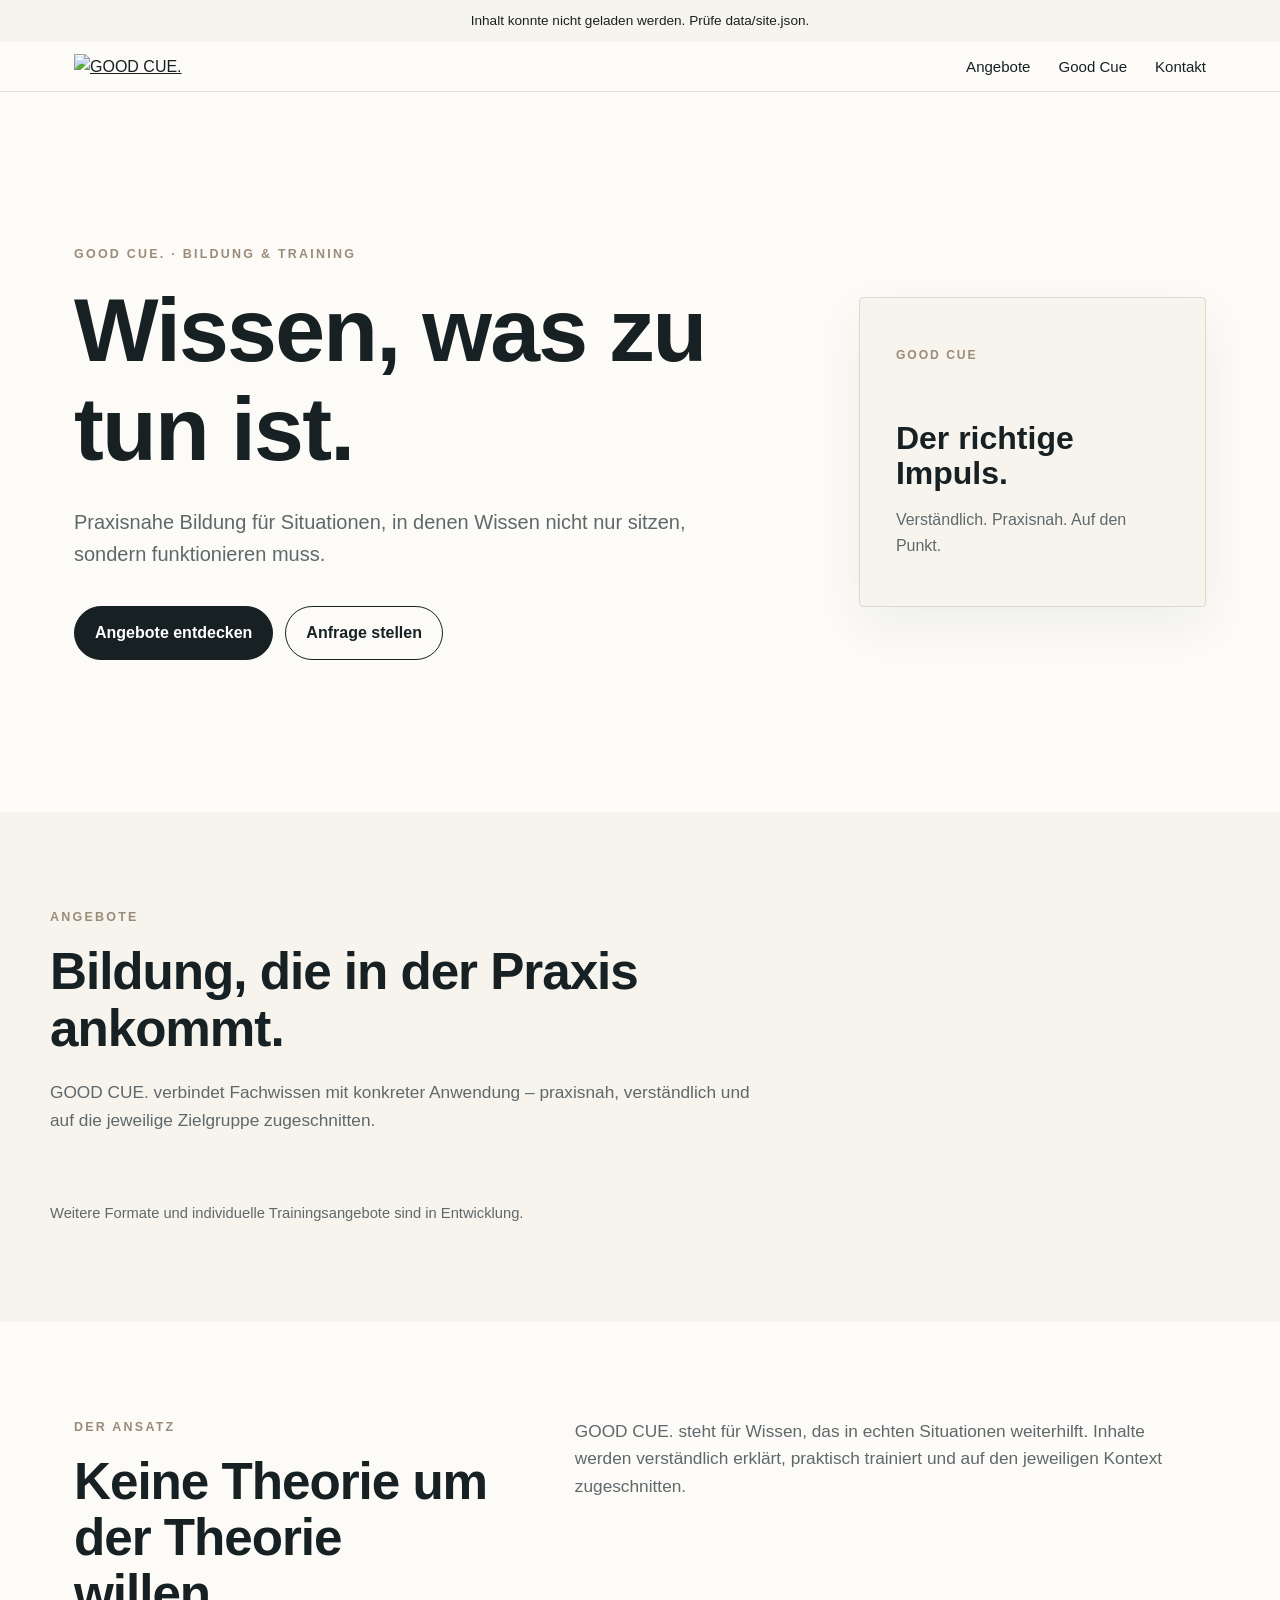
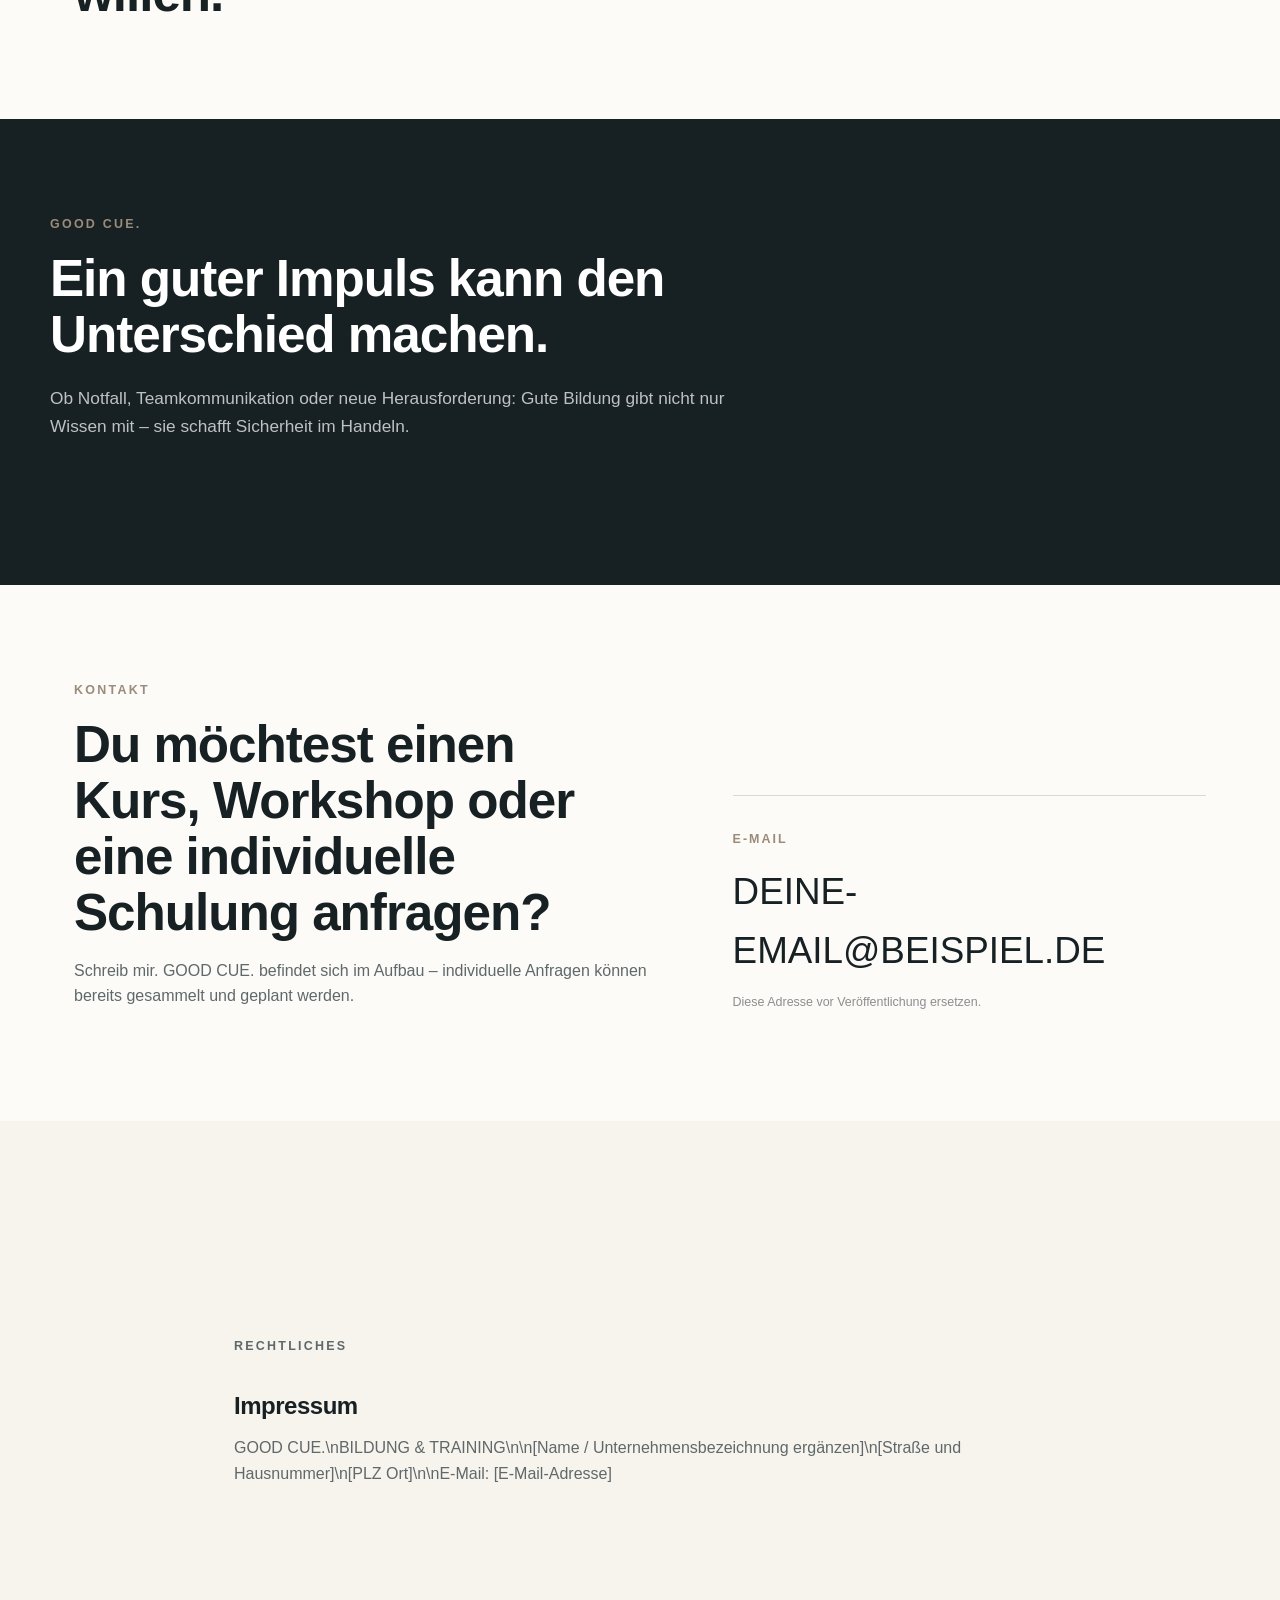
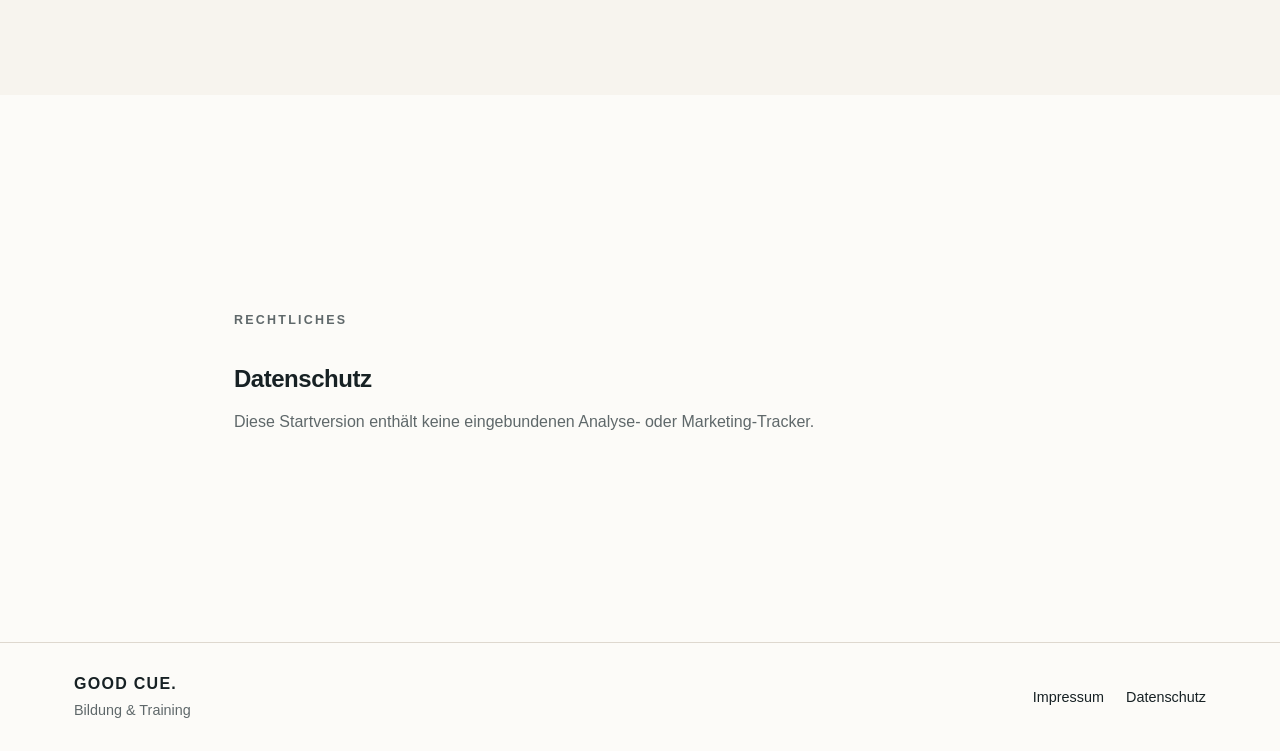
==== index.html @ 97e228da "Add files via upload" ====
<!doctype html>
<html lang="de">
<head>
  <meta charset="utf-8">
  <meta name="viewport" content="width=device-width, initial-scale=1">
  <meta name="theme-color" content="#f7f4ee">
  <meta name="description" content="GOOD CUE. – Bildung & Training">
  <title>GOOD CUE. | Bildung & Training</title>
  <link rel="icon" href="/media/good-cue-logo.png">
  <link rel="stylesheet" href="/styles.css">
</head>
<body>
<header class="site-header">
  <div class="nav-wrap">
    <a class="brand" href="#top" aria-label="GOOD CUE. Startseite"><img src="/media/good-cue-logo.png" alt="GOOD CUE."></a>
    <nav aria-label="Hauptnavigation">
      <a href="#angebote" data-nav-offers>Angebote</a>
      <a href="#goodcue" data-nav-about>Good Cue</a>
      <a href="#kontakt" data-nav-contact>Kontakt</a>
    </nav>
  </div>
</header>

<main id="top">
  <section class="hero section">
    <div class="hero-copy">
      <p class="eyebrow" data-hero-eyebrow>GOOD CUE. · BILDUNG & TRAINING</p>
      <h1 data-hero-title>Wissen, was zu tun ist.</h1>
      <p class="lead" data-hero-text>Praxisnahe Bildung für Situationen, in denen Wissen nicht nur sitzen, sondern funktionieren muss.</p>
      <div class="hero-actions">
        <a class="button button-dark" href="#angebote" data-hero-primary>Angebote entdecken</a>
        <a class="button button-light" href="#kontakt" data-hero-secondary>Anfrage stellen</a>
      </div>
    </div>
    <div class="hero-card" aria-label="Good Cue Prinzip">
      <span class="card-kicker" data-hero-kicker>GOOD CUE</span>
      <strong data-hero-card-title>Der richtige Impuls.</strong>
      <p data-hero-card-text>Verständlich. Praxisnah. Auf den Punkt.</p>
    </div>
  </section>

  <section id="angebote" class="section section-soft">
    <div class="section-heading">
      <p class="eyebrow" data-offers-eyebrow>ANGEBOTE</p>
      <h2 data-offers-title>Bildung, die in der Praxis ankommt.</h2>
      <p data-offers-intro>GOOD CUE. verbindet Fachwissen mit konkreter Anwendung – praxisnah, verständlich und auf die jeweilige Zielgruppe zugeschnitten.</p>
    </div>
    <div class="cards" data-service-cards></div>
    <p class="small-note" data-offers-note>Weitere Formate und individuelle Trainingsangebote sind in Entwicklung.</p>
  </section>

  <section class="section split-section">
    <div>
      <p class="eyebrow" data-approach-eyebrow>DER ANSATZ</p>
      <h2 data-approach-title>Keine Theorie um der Theorie willen.</h2>
    </div>
    <div class="split-copy">
      <p data-approach-text>GOOD CUE. steht für Wissen, das in echten Situationen weiterhilft. Inhalte werden verständlich erklärt, praktisch trainiert und auf den jeweiligen Kontext zugeschnitten.</p>
      <div class="values" data-values></div>
    </div>
  </section>

  <section id="zahlen" class="section section-soft" hidden>
    <div class="section-heading">
      <p class="eyebrow">ZAHLEN & FAKTEN</p>
      <h2>Warum gutes Training zählt.</h2>
    </div>
    <div class="stats-grid" data-stats></div>
    <p class="small-note" data-stats-note></p>
  </section>

  <section id="goodcue" class="section section-dark">
    <div class="section-heading light">
      <p class="eyebrow" data-brand-eyebrow>GOOD CUE.</p>
      <h2 data-brand-title>Ein guter Impuls kann den Unterschied machen.</h2>
      <p data-brand-text>Ob Notfall, Teamkommunikation oder neue Herausforderung: Gute Bildung gibt nicht nur Wissen mit – sie schafft Sicherheit im Handeln.</p>
    </div>
  </section>

  <section id="kontakt" class="section contact-section">
    <div>
      <p class="eyebrow" data-contact-eyebrow>KONTAKT</p>
      <h2 data-contact-title>Du möchtest einen Kurs, Workshop oder eine individuelle Schulung anfragen?</h2>
      <p data-contact-text>Schreib mir. GOOD CUE. befindet sich im Aufbau – individuelle Anfragen können bereits gesammelt und geplant werden.</p>
    </div>
    <div class="contact-box">
      <p class="contact-label" data-contact-label>E-Mail</p>
      <a class="contact-mail" data-email href="mailto:DEINE-EMAIL@BEISPIEL.DE">DEINE-EMAIL@BEISPIEL.DE</a>
      <p class="placeholder" data-contact-note>Diese Adresse vor Veröffentlichung ersetzen.</p>
    </div>
  </section>

  <section id="impressum" class="section section-soft">
    <div class="legal">
      <p class="eyebrow">RECHTLICHES</p>
      <h2 data-imprint-title>Impressum</h2>
      <p data-imprint-body>GOOD CUE.\nBILDUNG & TRAINING\n\n[Name / Unternehmensbezeichnung ergänzen]\n[Straße und Hausnummer]\n[PLZ Ort]\n\nE-Mail: [E-Mail-Adresse]</p>
    </div>
  </section>

  <section id="datenschutz" class="section">
    <div class="legal">
      <p class="eyebrow">RECHTLICHES</p>
      <h2 data-privacy-title>Datenschutz</h2>
      <p data-privacy-body>Diese Startversion enthält keine eingebundenen Analyse- oder Marketing-Tracker.</p>
    </div>
  </section>
</main>

<footer class="site-footer">
  <div class="footer-inner">
    <div>
      <strong data-current-name>GOOD CUE.</strong>
      <span data-footer-subtitle>Bildung & Training</span>
    </div>
    <div class="footer-links">
      <a href="#impressum">Impressum</a>
      <a href="#datenschutz">Datenschutz</a>
    </div>
  </div>
</footer>
<script src="/app.js" defer></script>
</body>
</html>
---- styles.css ----
:root {
  --ink: #172124;
  --muted: #5f686a;
  --taupe: #9b8b79;
  --cream: #f7f4ee;
  --paper: #fcfbf8;
  --line: #ded8cf;
  --white: #ffffff;
  --max: 1180px;
}

* { box-sizing: border-box; }
html { scroll-behavior: smooth; }
body {
  margin: 0;
  background: var(--paper);
  color: var(--ink);
  font-family: Inter, ui-sans-serif, -apple-system, BlinkMacSystemFont, "Segoe UI", sans-serif;
  line-height: 1.6;
}
a { color: inherit; }
img { max-width: 100%; display: block; }

.site-header {
  position: sticky;
  top: 0;
  z-index: 10;
  backdrop-filter: blur(12px);
  background: rgba(252,251,248,.88);
  border-bottom: 1px solid rgba(222,216,207,.8);
}
.nav-wrap {
  max-width: var(--max);
  margin: 0 auto;
  padding: 12px 24px;
  display: flex;
  align-items: center;
  justify-content: space-between;
  gap: 24px;
}
.brand { width: 130px; display: block; }
.brand img { width: 100%; }
nav { display: flex; gap: 28px; font-size: .94rem; }
nav a, .footer-links a { text-decoration: none; }
nav a:hover, .footer-links a:hover { color: var(--taupe); }

.section { padding: 96px 24px; }
.hero {
  max-width: var(--max);
  min-height: 720px;
  margin: 0 auto;
  display: grid;
  grid-template-columns: 1.35fr .65fr;
  align-items: center;
  gap: 64px;
}
.hero-copy { padding: 48px 0; }
.eyebrow {
  margin: 0 0 16px;
  color: var(--taupe);
  font-size: .78rem;
  letter-spacing: .18em;
  font-weight: 700;
}
h1, h2, h3 { line-height: 1.1; margin: 0; letter-spacing: -.02em; }
h1 { font-size: clamp(3.2rem, 7vw, 6rem); max-width: 820px; }
h2 { font-size: clamp(2.2rem, 4vw, 3.6rem); max-width: 800px; }
h3 { font-size: 1.5rem; }
.lead { font-size: 1.25rem; color: var(--muted); max-width: 650px; margin: 28px 0 0; }
.hero-actions { display: flex; flex-wrap: wrap; gap: 12px; margin-top: 36px; }
.button {
  display: inline-flex; align-items: center; justify-content: center;
  padding: 13px 20px; border-radius: 999px; text-decoration: none;
  border: 1px solid var(--ink); font-weight: 600;
}
.button-dark { background: var(--ink); color: var(--white); }
.button-light { background: transparent; color: var(--ink); }
.button:hover { transform: translateY(-1px); }
.hero-card {
  border: 1px solid var(--line);
  background: var(--cream);
  padding: 48px 36px;
  border-radius: 4px;
  min-height: 310px;
  display: flex;
  flex-direction: column;
  justify-content: flex-end;
  box-shadow: 0 18px 50px rgba(23,33,36,.06);
}
.card-kicker { font-size: .76rem; letter-spacing: .16em; color: var(--taupe); font-weight: 700; margin-bottom: auto; }
.hero-card strong { font-size: 2rem; line-height: 1.1; }
.hero-card p { color: var(--muted); margin-bottom: 0; }

.section-soft { background: var(--cream); }
.section-heading { max-width: var(--max); margin: 0 auto 48px; }
.section-heading > p:last-child { max-width: 700px; color: var(--muted); font-size: 1.08rem; margin: 22px 0 0; }
.cards { max-width: var(--max); margin: 0 auto; display: grid; grid-template-columns: repeat(3, 1fr); gap: 18px; }
.service-card { background: var(--paper); border: 1px solid var(--line); padding: 34px; min-height: 420px; display: flex; flex-direction: column; }
.card-number { color: var(--taupe); font-size: .84rem; letter-spacing: .12em; font-weight: 700; margin-bottom: 60px; }
.service-card p { color: var(--muted); }
.service-card ul { padding-left: 18px; margin-top: auto; color: #394244; }
.small-note { max-width: var(--max); margin: 20px auto 0; color: var(--muted); font-size: .92rem; }

.split-section { max-width: var(--max); margin: 0 auto; display: grid; grid-template-columns: .8fr 1.2fr; gap: 80px; }
.split-copy > p { max-width: 720px; color: var(--muted); font-size: 1.08rem; margin-top: 0; }
.values { display: grid; gap: 18px; margin-top: 30px; }
.values div { display: grid; grid-template-columns: 140px 1fr; gap: 20px; padding-top: 18px; border-top: 1px solid var(--line); }
.values span { color: var(--muted); }

.section-dark { background: var(--ink); color: var(--white); }
.section-heading.light > h2 { max-width: 900px; }
.section-heading.light > p:last-child { color: rgba(255,255,255,.72); }

.contact-section { max-width: var(--max); margin: 0 auto; display: grid; grid-template-columns: 1.1fr .9fr; gap: 80px; align-items: end; }
.contact-section h2 { max-width: 760px; }
.contact-section > div:first-child p:not(.eyebrow) { color: var(--muted); max-width: 680px; }
.contact-box { border-top: 1px solid var(--line); padding-top: 22px; }
.contact-label { font-size: .78rem; letter-spacing: .16em; color: var(--taupe); font-weight: 700; text-transform: uppercase; }
.contact-mail { font-size: clamp(1.5rem, 3vw, 2.3rem); text-decoration: none; overflow-wrap: anywhere; }
.placeholder { font-size: .78rem; color: #8c8e8f; margin-top: 12px; }

.site-footer { border-top: 1px solid var(--line); }
.footer-inner { max-width: var(--max); margin: 0 auto; padding: 28px 24px; display: flex; justify-content: space-between; gap: 24px; align-items: center; }
.footer-inner strong { display: block; letter-spacing: .08em; }
.footer-inner span { color: var(--muted); font-size: .9rem; }
.footer-links { display: flex; gap: 22px; font-size: .9rem; }

.legal { max-width: 860px; margin: 0 auto; padding: 120px 24px 96px; }
.legal h1 { font-size: clamp(2.8rem, 6vw, 4.5rem); margin-bottom: 28px; }
.legal h2 { font-size: 1.5rem; margin: 36px 0 12px; }
.legal p, .legal li { color: var(--muted); }
.warning { background: var(--cream); border: 1px solid var(--line); padding: 20px 22px; margin: 26px 0; }

@media (max-width: 900px) {
  .hero, .split-section, .contact-section { grid-template-columns: 1fr; }
  .hero { min-height: auto; padding-top: 64px; gap: 40px; }
  .cards { grid-template-columns: 1fr; }
  .service-card { min-height: 0; }
  .split-section, .contact-section { gap: 42px; }
}
@media (max-width: 640px) {
  .nav-wrap { padding: 10px 16px; }
  nav { gap: 14px; font-size: .84rem; }
  .brand { width: 112px; }
  .section { padding: 72px 18px; }
  .footer-inner { padding: 24px 18px; align-items: flex-start; flex-direction: column; }
  .values div { grid-template-columns: 1fr; gap: 5px; }
}

.stats-grid { max-width: var(--max); margin: 0 auto; display: grid; grid-template-columns: repeat(3, 1fr); gap: 18px; }
.stat-card { background: var(--paper); border: 1px solid var(--line); padding: 34px; min-height: 250px; display: flex; flex-direction: column; justify-content: space-between; }
.stat-card strong { font-size: clamp(3rem, 6vw, 5rem); line-height: .95; letter-spacing: -.04em; }
.stat-card p { margin: 24px 0 0; color: var(--muted); }
.content-load-error::before { content: "Inhalt konnte nicht geladen werden. Prüfe data/site.json."; display: block; padding: 10px 20px; background: var(--cream); color: var(--ink); text-align: center; font-size: .85rem; }
@media (max-width: 900px) { .stats-grid { grid-template-columns: 1fr; } }
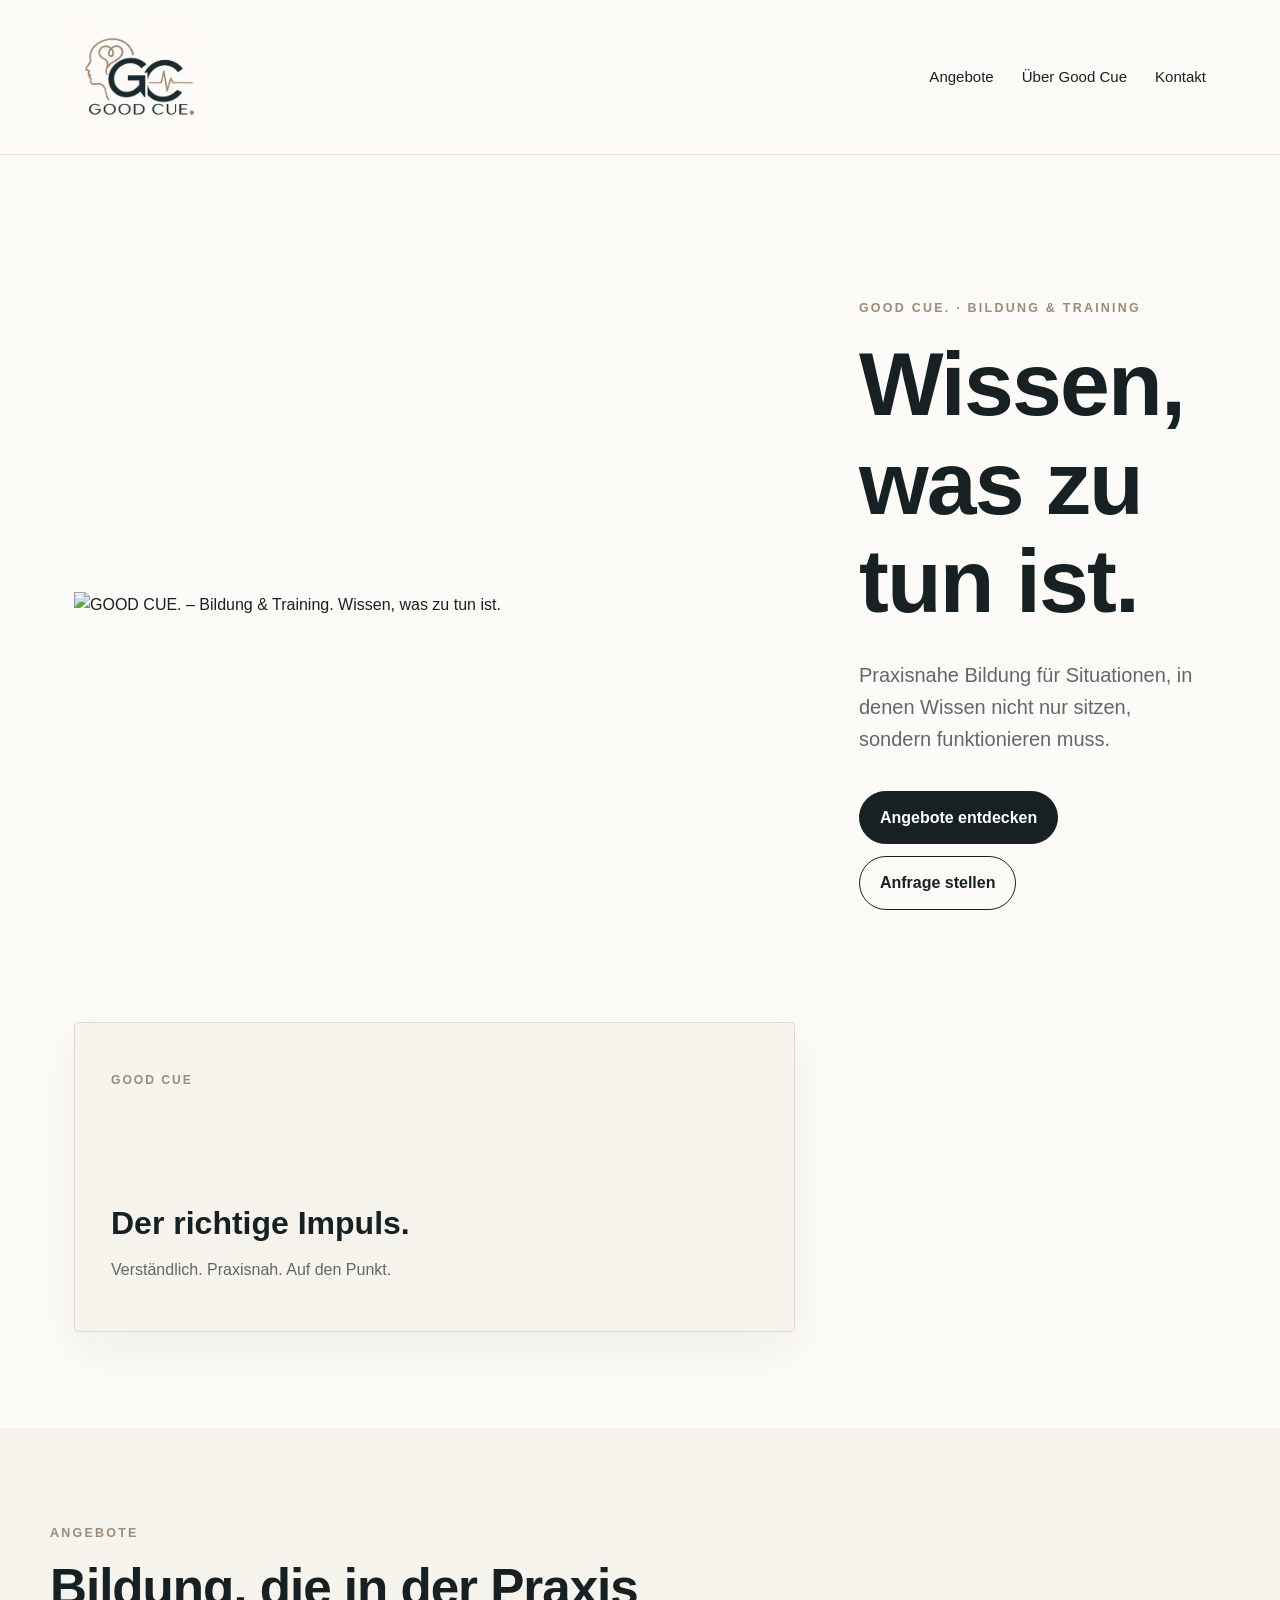
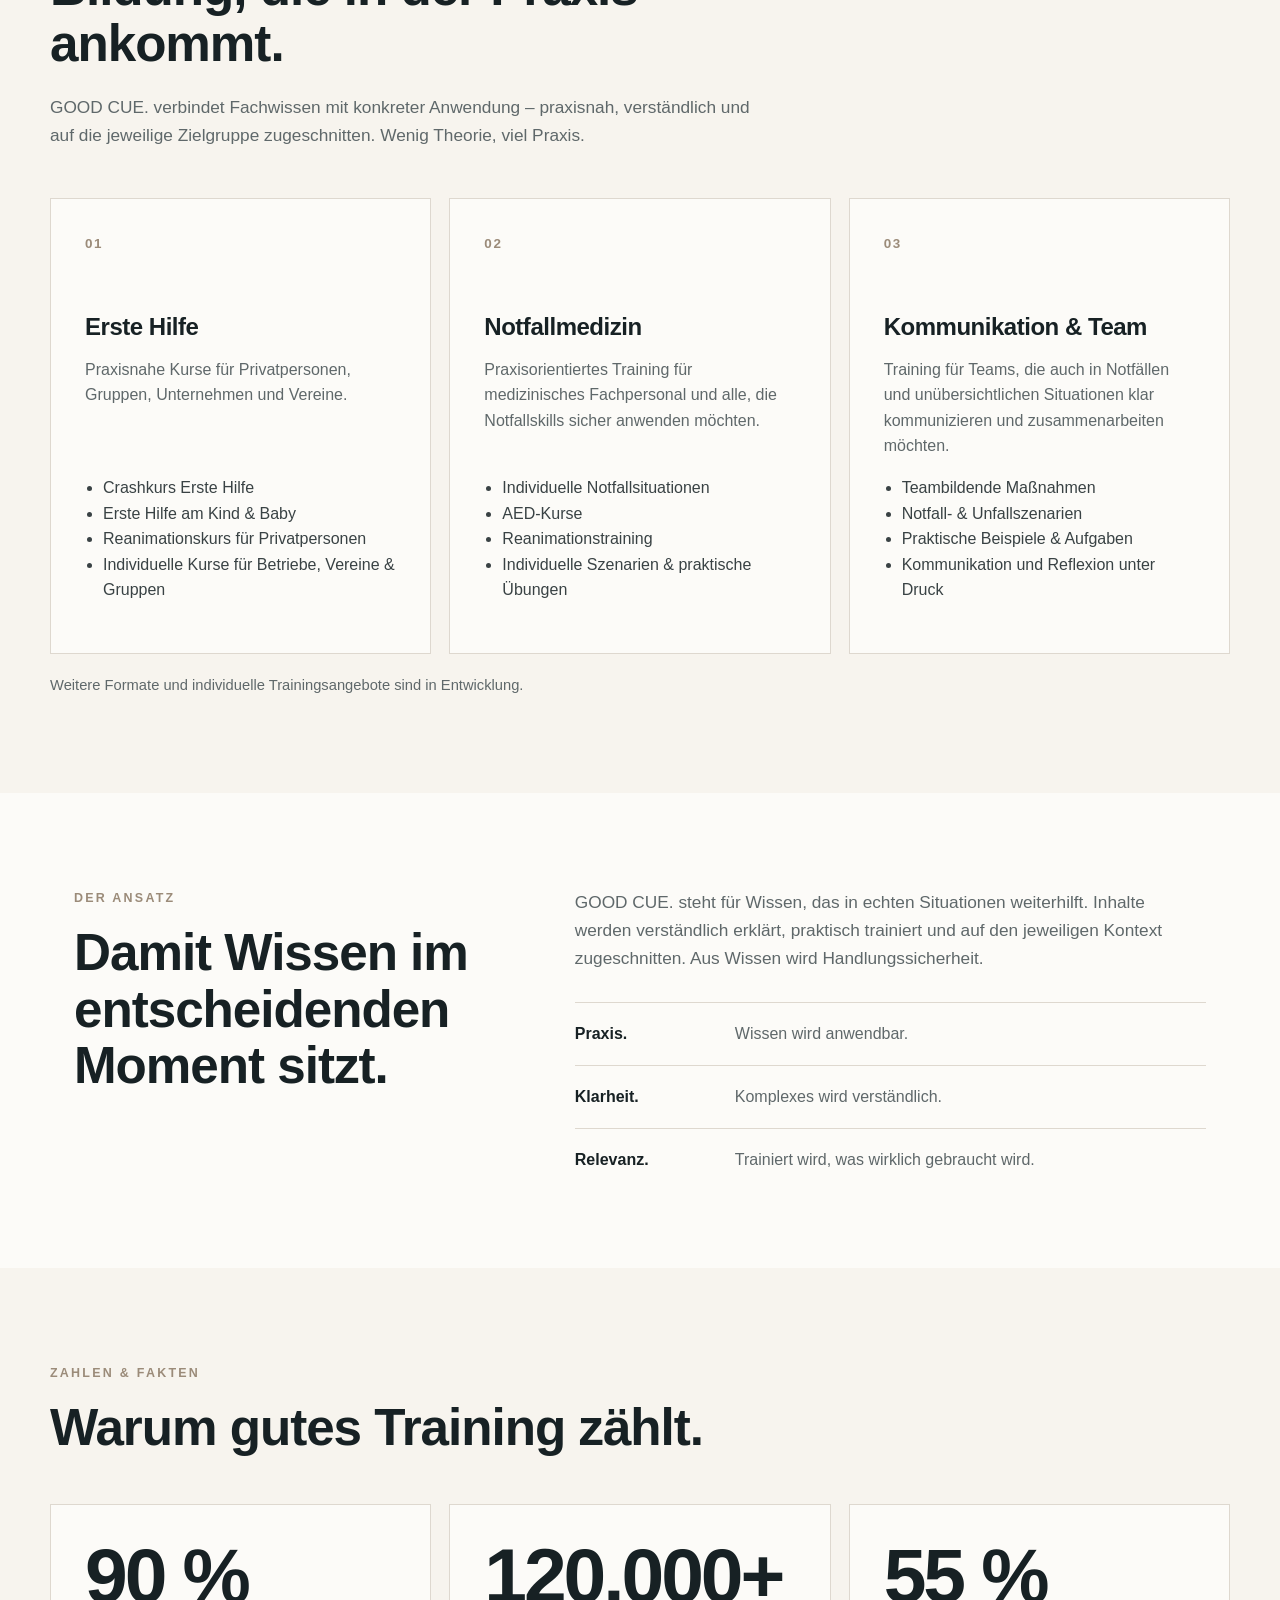
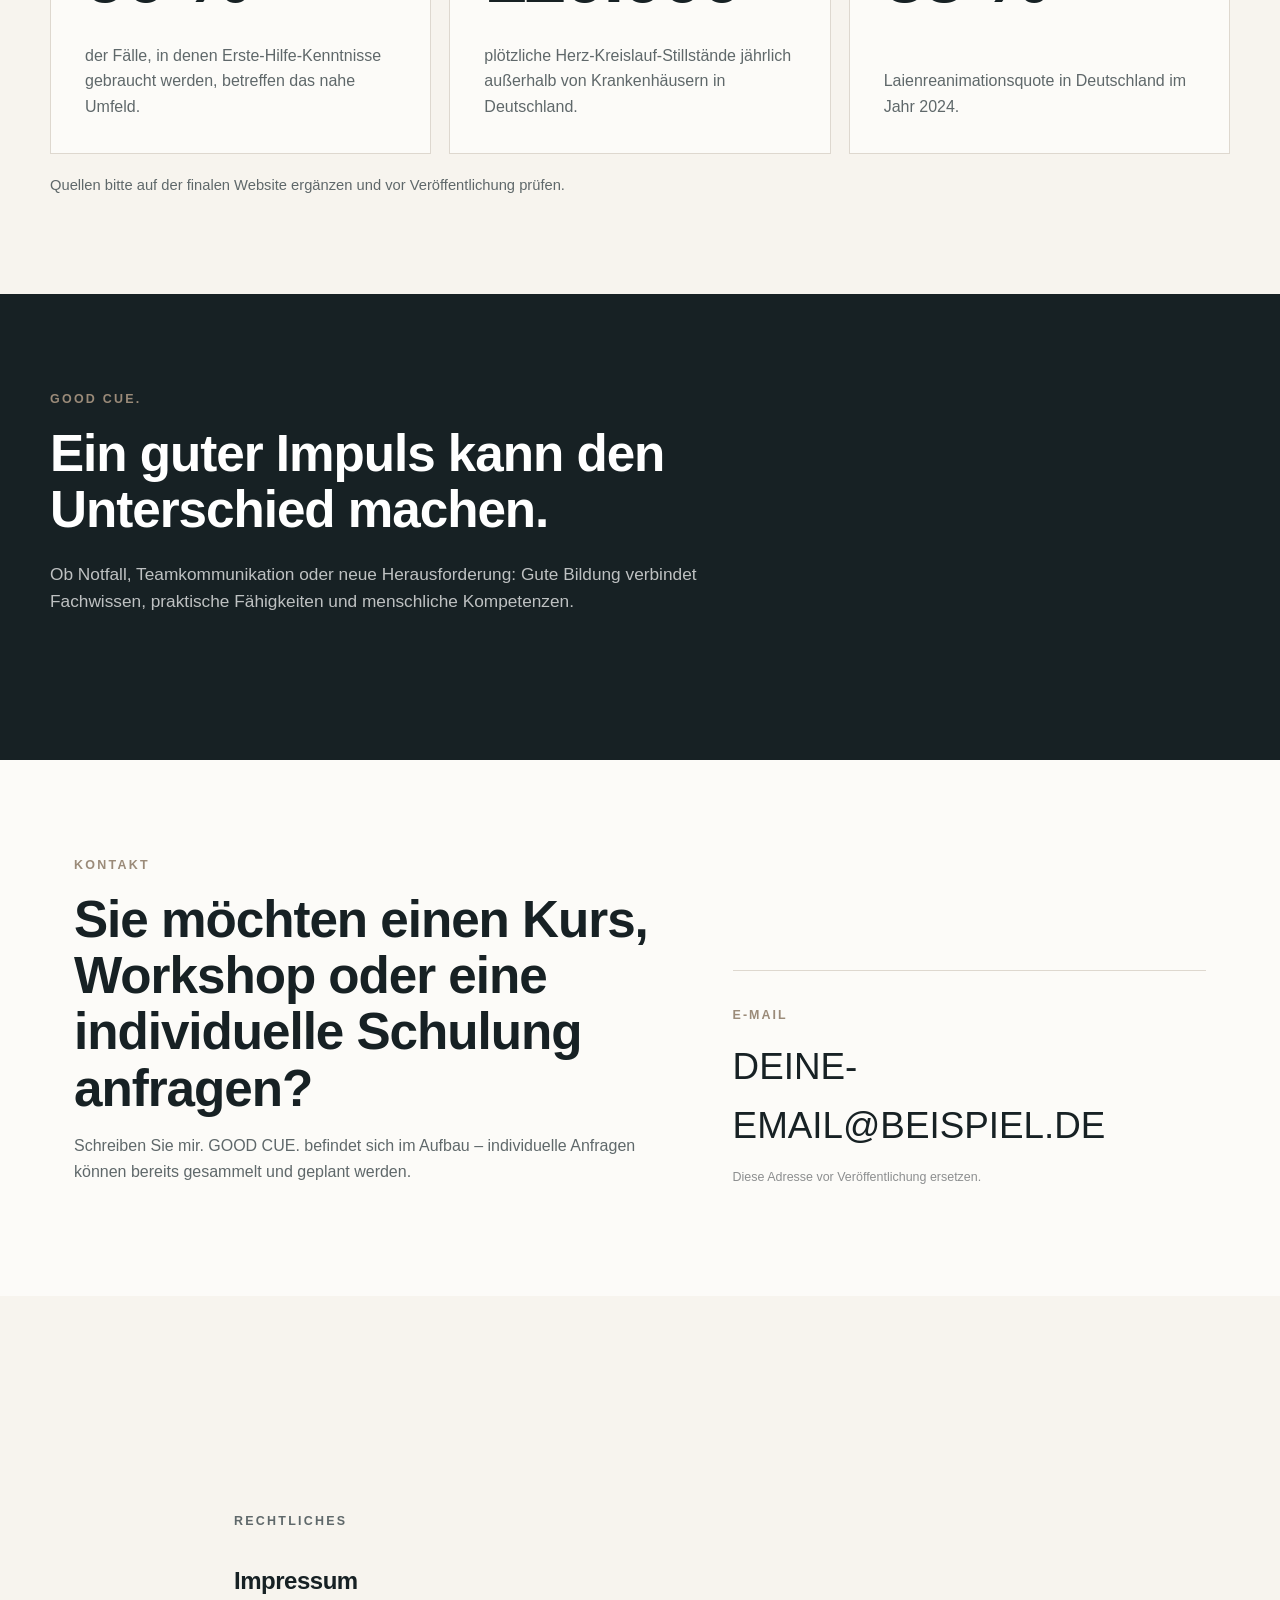
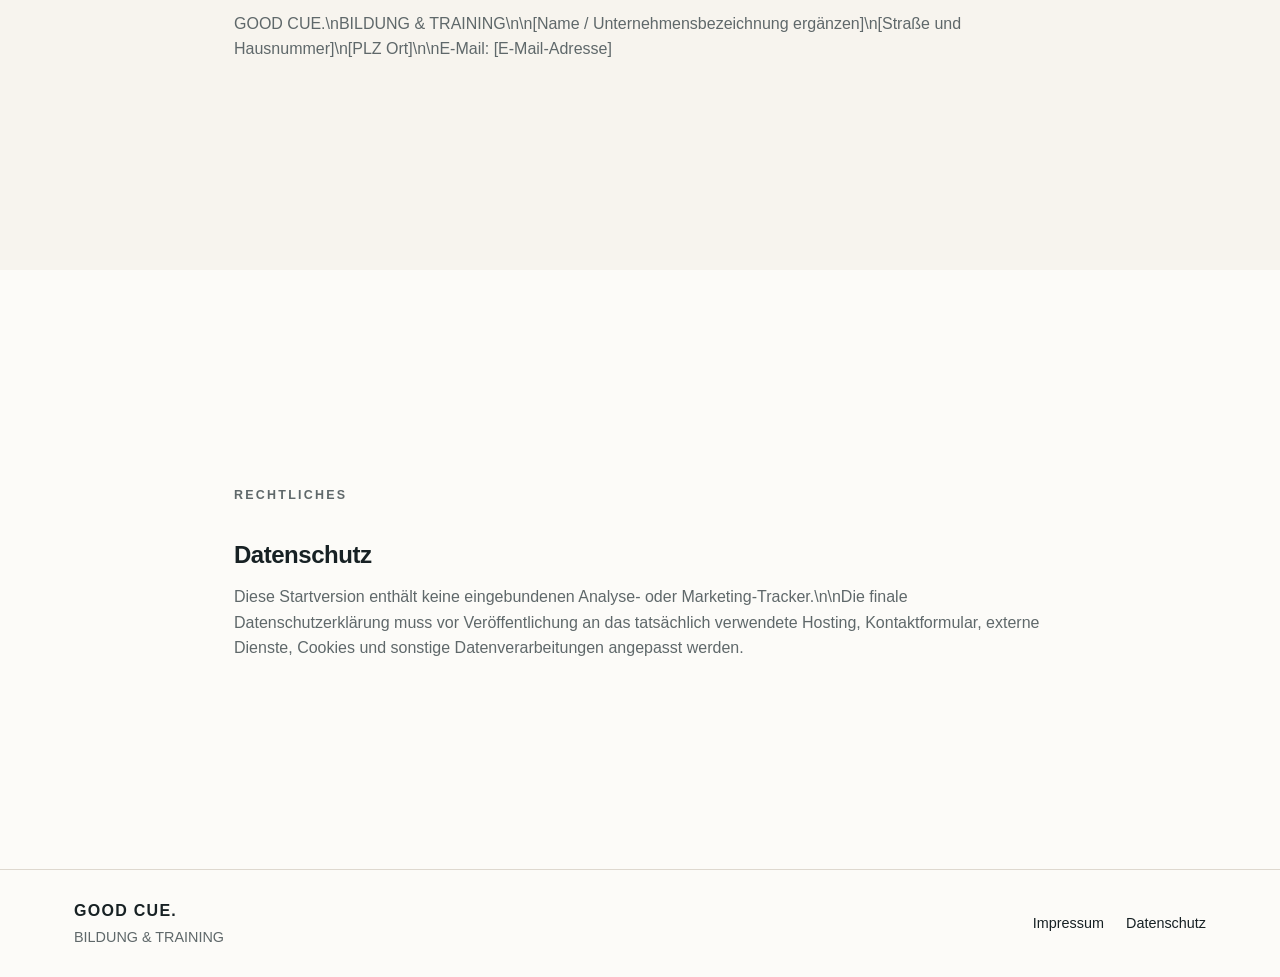
==== commit 503dd71f: "Add files via upload" ====
--- a/index.html
+++ b/index.html
@@ -23,6 +23,9 @@
 
 <main id="top">
   <section class="hero section">
+    <div class="hero-brand-mark" aria-label="GOOD CUE. Bildung & Training – Wissen, was zu tun ist.">
+      <img src="/media/good-cue-logo-full.png" alt="GOOD CUE. – Bildung & Training. Wissen, was zu tun ist.">
+    </div>
     <div class="hero-copy">
       <p class="eyebrow" data-hero-eyebrow>GOOD CUE. · BILDUNG & TRAINING</p>
       <h1 data-hero-title>Wissen, was zu tun ist.</h1>
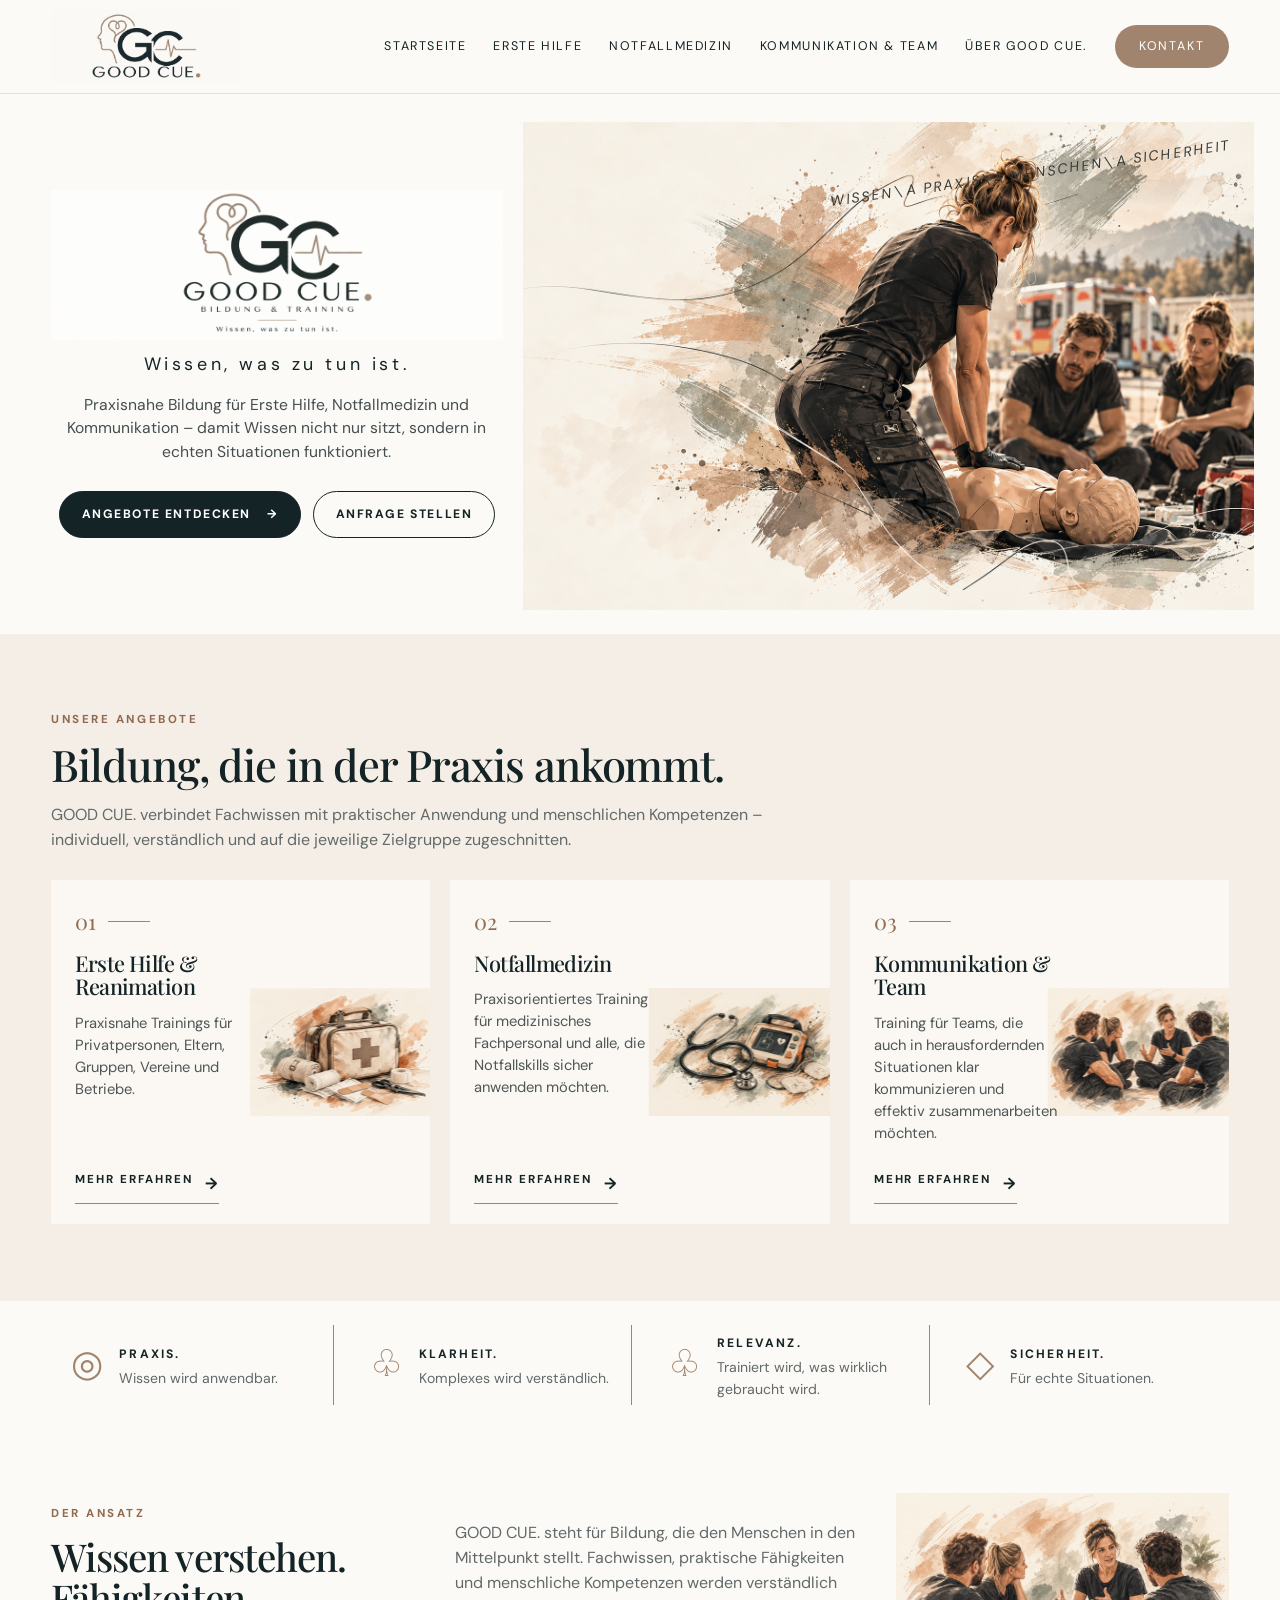
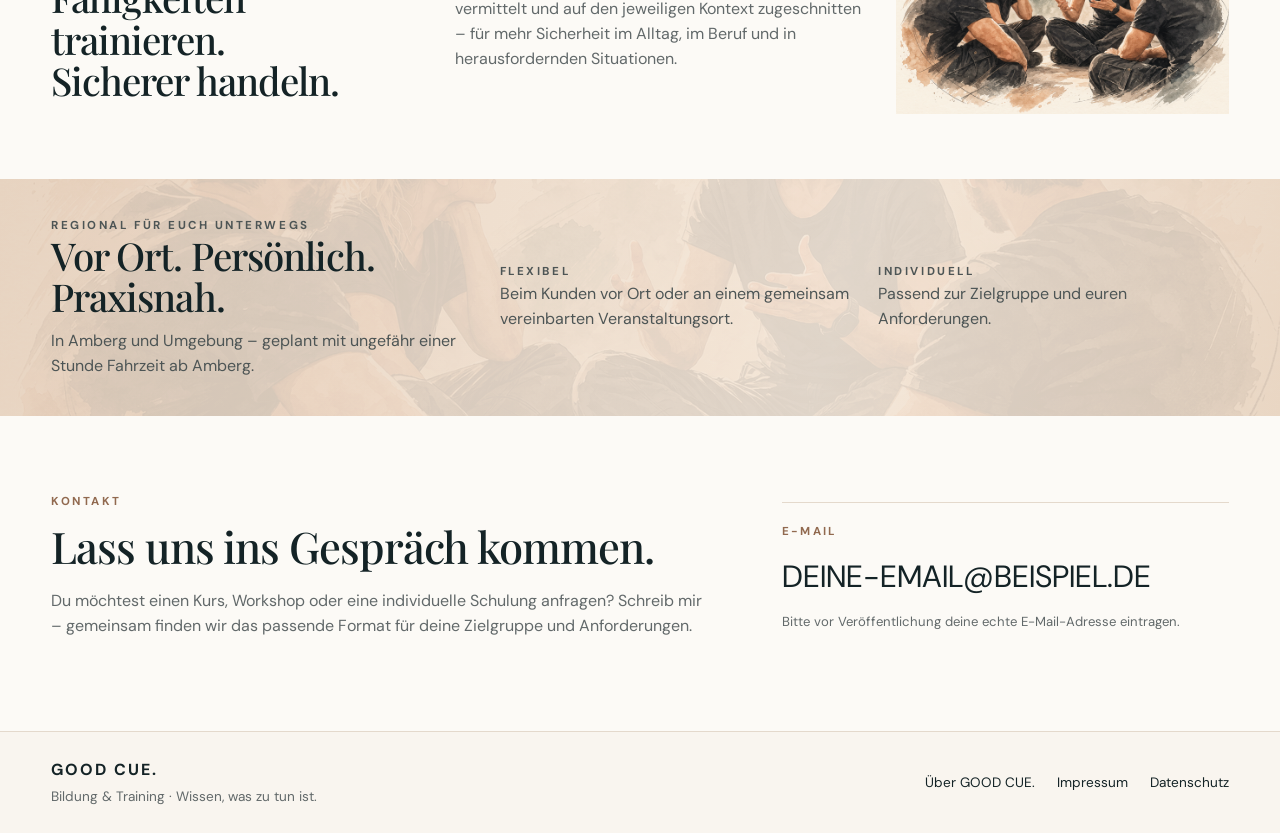
==== commit b81930d8: "Add files via upload" ====
--- a/index.html
+++ b/index.html
@@ -1,127 +1,56 @@
 <!doctype html>
 <html lang="de">
 <head>
-  <meta charset="utf-8">
-  <meta name="viewport" content="width=device-width, initial-scale=1">
-  <meta name="theme-color" content="#f7f4ee">
-  <meta name="description" content="GOOD CUE. – Bildung & Training">
-  <title>GOOD CUE. | Bildung & Training</title>
-  <link rel="icon" href="/media/good-cue-logo.png">
-  <link rel="stylesheet" href="/styles.css">
-</head>
-<body>
+<meta charset="utf-8"><meta name="viewport" content="width=device-width, initial-scale=1">
+<meta name="theme-color" content="#f7f2ea"><meta name="description" content="GOOD CUE. – Praxisnahe Bildung für Erste Hilfe, Notfallmedizin und Kommunikation.">
+<title>GOOD CUE. | Bildung & Training</title><link rel="icon" href="/media/good-cue-logo.png"><link rel="stylesheet" href="/styles.css">
+</head><body>
 <header class="site-header">
   <div class="nav-wrap">
-    <a class="brand" href="#top" aria-label="GOOD CUE. Startseite"><img src="/media/good-cue-logo.png" alt="GOOD CUE."></a>
-    <nav aria-label="Hauptnavigation">
-      <a href="#angebote" data-nav-offers>Angebote</a>
-      <a href="#goodcue" data-nav-about>Good Cue</a>
-      <a href="#kontakt" data-nav-contact>Kontakt</a>
+    <a class="brand" href="/index.html" aria-label="GOOD CUE. Startseite"><img src="/media/good-cue-logo.png" alt="GOOD CUE. – Bildung & Training"></a>
+    <button class="menu-toggle" aria-expanded="false" aria-controls="main-nav" aria-label="Menü öffnen">☰</button>
+    <nav id="main-nav" aria-label="Hauptnavigation">
+      <a href="/index.html">Startseite</a>
+      <a href="/erste-hilfe.html">Erste Hilfe</a>
+      <a href="/notfallmedizin.html">Notfallmedizin</a>
+      <a href="/kommunikation-team.html">Kommunikation & Team</a>
+      <a href="/ueber-good-cue.html">Über GOOD CUE.</a>
+      <a class="nav-contact" href="/index.html#kontakt">Kontakt</a>
     </nav>
   </div>
 </header>
-
 <main id="top">
-  <section class="hero section">
-    <div class="hero-brand-mark" aria-label="GOOD CUE. Bildung & Training – Wissen, was zu tun ist.">
-      <img src="/media/good-cue-logo-full.png" alt="GOOD CUE. – Bildung & Training. Wissen, was zu tun ist.">
-    </div>
-    <div class="hero-copy">
-      <p class="eyebrow" data-hero-eyebrow>GOOD CUE. · BILDUNG & TRAINING</p>
-      <h1 data-hero-title>Wissen, was zu tun ist.</h1>
-      <p class="lead" data-hero-text>Praxisnahe Bildung für Situationen, in denen Wissen nicht nur sitzen, sondern funktionieren muss.</p>
-      <div class="hero-actions">
-        <a class="button button-dark" href="#angebote" data-hero-primary>Angebote entdecken</a>
-        <a class="button button-light" href="#kontakt" data-hero-secondary>Anfrage stellen</a>
-      </div>
-    </div>
-    <div class="hero-card" aria-label="Good Cue Prinzip">
-      <span class="card-kicker" data-hero-kicker>GOOD CUE</span>
-      <strong data-hero-card-title>Der richtige Impuls.</strong>
-      <p data-hero-card-text>Verständlich. Praxisnah. Auf den Punkt.</p>
-    </div>
-  </section>
-
-  <section id="angebote" class="section section-soft">
-    <div class="section-heading">
-      <p class="eyebrow" data-offers-eyebrow>ANGEBOTE</p>
-      <h2 data-offers-title>Bildung, die in der Praxis ankommt.</h2>
-      <p data-offers-intro>GOOD CUE. verbindet Fachwissen mit konkreter Anwendung – praxisnah, verständlich und auf die jeweilige Zielgruppe zugeschnitten.</p>
-    </div>
-    <div class="cards" data-service-cards></div>
-    <p class="small-note" data-offers-note>Weitere Formate und individuelle Trainingsangebote sind in Entwicklung.</p>
-  </section>
-
-  <section class="section split-section">
-    <div>
-      <p class="eyebrow" data-approach-eyebrow>DER ANSATZ</p>
-      <h2 data-approach-title>Keine Theorie um der Theorie willen.</h2>
-    </div>
-    <div class="split-copy">
-      <p data-approach-text>GOOD CUE. steht für Wissen, das in echten Situationen weiterhilft. Inhalte werden verständlich erklärt, praktisch trainiert und auf den jeweiligen Kontext zugeschnitten.</p>
-      <div class="values" data-values></div>
-    </div>
-  </section>
-
-  <section id="zahlen" class="section section-soft" hidden>
-    <div class="section-heading">
-      <p class="eyebrow">ZAHLEN & FAKTEN</p>
-      <h2>Warum gutes Training zählt.</h2>
-    </div>
-    <div class="stats-grid" data-stats></div>
-    <p class="small-note" data-stats-note></p>
-  </section>
-
-  <section id="goodcue" class="section section-dark">
-    <div class="section-heading light">
-      <p class="eyebrow" data-brand-eyebrow>GOOD CUE.</p>
-      <h2 data-brand-title>Ein guter Impuls kann den Unterschied machen.</h2>
-      <p data-brand-text>Ob Notfall, Teamkommunikation oder neue Herausforderung: Gute Bildung gibt nicht nur Wissen mit – sie schafft Sicherheit im Handeln.</p>
-    </div>
-  </section>
-
-  <section id="kontakt" class="section contact-section">
-    <div>
-      <p class="eyebrow" data-contact-eyebrow>KONTAKT</p>
-      <h2 data-contact-title>Du möchtest einen Kurs, Workshop oder eine individuelle Schulung anfragen?</h2>
-      <p data-contact-text>Schreib mir. GOOD CUE. befindet sich im Aufbau – individuelle Anfragen können bereits gesammelt und geplant werden.</p>
-    </div>
-    <div class="contact-box">
-      <p class="contact-label" data-contact-label>E-Mail</p>
-      <a class="contact-mail" data-email href="mailto:DEINE-EMAIL@BEISPIEL.DE">DEINE-EMAIL@BEISPIEL.DE</a>
-      <p class="placeholder" data-contact-note>Diese Adresse vor Veröffentlichung ersetzen.</p>
-    </div>
-  </section>
-
-  <section id="impressum" class="section section-soft">
-    <div class="legal">
-      <p class="eyebrow">RECHTLICHES</p>
-      <h2 data-imprint-title>Impressum</h2>
-      <p data-imprint-body>GOOD CUE.\nBILDUNG & TRAINING\n\n[Name / Unternehmensbezeichnung ergänzen]\n[Straße und Hausnummer]\n[PLZ Ort]\n\nE-Mail: [E-Mail-Adresse]</p>
-    </div>
-  </section>
-
-  <section id="datenschutz" class="section">
-    <div class="legal">
-      <p class="eyebrow">RECHTLICHES</p>
-      <h2 data-privacy-title>Datenschutz</h2>
-      <p data-privacy-body>Diese Startversion enthält keine eingebundenen Analyse- oder Marketing-Tracker.</p>
-    </div>
-  </section>
+<section class="hero">
+  <div class="hero-copy">
+    <img class="hero-logo" src="/media/good-cue-logo-full.png" alt="GOOD CUE. Bildung & Training – Wissen, was zu tun ist.">
+    <p class="hero-tagline">Wissen, was zu tun ist.</p>
+    <p class="hero-lead">Praxisnahe Bildung für Erste Hilfe, Notfallmedizin und Kommunikation – damit Wissen nicht nur sitzt, sondern in echten Situationen funktioniert.</p>
+    <div class="hero-actions"><a class="button button-dark" href="#angebote">Angebote entdecken <span>→</span></a><a class="button button-outline" href="#kontakt">Anfrage stellen</a></div>
+  </div>
+  <div class="hero-art"><img src="/media/hero-cpr-watercolor.png" alt="Illustration eines praktischen Reanimationstrainings"></div>
+</section>
+<section id="angebote" class="offers-section section">
+  <div class="section-heading"><p class="eyebrow">UNSERE ANGEBOTE</p><h2>Bildung, die in der Praxis ankommt.</h2><p>GOOD CUE. verbindet Fachwissen mit praktischer Anwendung und menschlichen Kompetenzen – individuell, verständlich und auf die jeweilige Zielgruppe zugeschnitten.</p></div>
+  <div class="service-grid">
+    <article class="service-card"><div class="service-copy"><span class="card-number">01 <i></i></span><h3>Erste Hilfe & Reanimation</h3><p>Praxisnahe Trainings für Privatpersonen, Eltern, Gruppen, Vereine und Betriebe.</p><a class="text-link" href="/erste-hilfe.html">Mehr erfahren <span>→</span></a></div><img src="/media/first-aid-kit-watercolor.png" alt="Handgemalte Erste-Hilfe-Tasche"></article>
+    <article class="service-card"><div class="service-copy"><span class="card-number">02 <i></i></span><h3>Notfallmedizin</h3><p>Praxisorientiertes Training für medizinisches Fachpersonal und alle, die Notfallskills sicher anwenden möchten.</p><a class="text-link" href="/notfallmedizin.html">Mehr erfahren <span>→</span></a></div><img src="/media/emergency-aed-stethoscope.png" alt="Handgemaltes Stethoskop und AED"></article>
+    <article class="service-card"><div class="service-copy"><span class="card-number">03 <i></i></span><h3>Kommunikation & Team</h3><p>Training für Teams, die auch in herausfordernden Situationen klar kommunizieren und effektiv zusammenarbeiten möchten.</p><a class="text-link" href="/kommunikation-team.html">Mehr erfahren <span>→</span></a></div><img src="/media/team-communication-watercolor.png" alt="Illustration eines Teams im Gespräch"></article>
+  </div>
+</section>
+<section class="values-strip" aria-label="Werte von GOOD CUE.">
+  <div class="value"><span class="value-icon">◎</span><div><strong>PRAXIS.</strong><p>Wissen wird anwendbar.</p></div></div>
+  <div class="value"><span class="value-icon">♧</span><div><strong>KLARHEIT.</strong><p>Komplexes wird verständlich.</p></div></div>
+  <div class="value"><span class="value-icon">♧</span><div><strong>RELEVANZ.</strong><p>Trainiert wird, was wirklich gebraucht wird.</p></div></div>
+  <div class="value"><span class="value-icon">◇</span><div><strong>SICHERHEIT.</strong><p>Für echte Situationen.</p></div></div>
+</section>
+<section class="approach section">
+  <div class="approach-title"><p class="eyebrow">DER ANSATZ</p><h2>Wissen verstehen.<br>Fähigkeiten trainieren.<br>Sicherer handeln.</h2></div>
+  <p class="approach-copy">GOOD CUE. steht für Bildung, die den Menschen in den Mittelpunkt stellt. Fachwissen, praktische Fähigkeiten und menschliche Kompetenzen werden verständlich vermittelt und auf den jeweiligen Kontext zugeschnitten – für mehr Sicherheit im Alltag, im Beruf und in herausfordernden Situationen.</p>
+  <div class="approach-art"><img src="/media/team-communication-watercolor.png" alt="" loading="lazy"></div>
+</section>
+<section class="region-banner"><div class="region-brush"></div><div><p class="eyebrow">REGIONAL FÜR EUCH UNTERWEGS</p><h2>Vor Ort. Persönlich. Praxisnah.</h2><p>In Amberg und Umgebung – geplant mit ungefähr einer Stunde Fahrzeit ab Amberg.</p></div><div><p class="eyebrow">FLEXIBEL</p><p>Beim Kunden vor Ort oder an einem gemeinsam vereinbarten Veranstaltungsort.</p></div><div><p class="eyebrow">INDIVIDUELL</p><p>Passend zur Zielgruppe und euren Anforderungen.</p></div></section>
+<section id="kontakt" class="contact-section section"><div><p class="eyebrow">KONTAKT</p><h2>Lass uns ins Gespräch kommen.</h2><p>Du möchtest einen Kurs, Workshop oder eine individuelle Schulung anfragen? Schreib mir – gemeinsam finden wir das passende Format für deine Zielgruppe und Anforderungen.</p></div><div class="contact-box"><p class="contact-label">E-MAIL</p><a class="contact-mail" href="mailto:DEINE-EMAIL@BEISPIEL.DE">DEINE-EMAIL@BEISPIEL.DE</a><p class="small-note">Bitte vor Veröffentlichung deine echte E-Mail-Adresse eintragen.</p></div></section>
 </main>
-
-<footer class="site-footer">
-  <div class="footer-inner">
-    <div>
-      <strong data-current-name>GOOD CUE.</strong>
-      <span data-footer-subtitle>Bildung & Training</span>
-    </div>
-    <div class="footer-links">
-      <a href="#impressum">Impressum</a>
-      <a href="#datenschutz">Datenschutz</a>
-    </div>
-  </div>
-</footer>
+<footer class="site-footer"><div class="footer-inner"><div><strong>GOOD CUE.</strong><span>Bildung & Training · Wissen, was zu tun ist.</span></div><div class="footer-links"><a href="/ueber-good-cue.html">Über GOOD CUE.</a><a href="/index.html#impressum">Impressum</a><a href="/index.html#datenschutz">Datenschutz</a></div></div></footer>
 <script src="/app.js" defer></script>
-</body>
-</html>
+</body></html>
--- a/styles.css
+++ b/styles.css
@@ -1,155 +1,14 @@
-:root {
-  --ink: #172124;
-  --muted: #5f686a;
-  --taupe: #9b8b79;
-  --cream: #f7f4ee;
-  --paper: #fcfbf8;
-  --line: #ded8cf;
-  --white: #ffffff;
-  --max: 1180px;
-}
-
-* { box-sizing: border-box; }
-html { scroll-behavior: smooth; }
-body {
-  margin: 0;
-  background: var(--paper);
-  color: var(--ink);
-  font-family: Inter, ui-sans-serif, -apple-system, BlinkMacSystemFont, "Segoe UI", sans-serif;
-  line-height: 1.6;
-}
-a { color: inherit; }
-img { max-width: 100%; display: block; }
-
-.site-header {
-  position: sticky;
-  top: 0;
-  z-index: 10;
-  backdrop-filter: blur(12px);
-  background: rgba(252,251,248,.88);
-  border-bottom: 1px solid rgba(222,216,207,.8);
-}
-.nav-wrap {
-  max-width: var(--max);
-  margin: 0 auto;
-  padding: 12px 24px;
-  display: flex;
-  align-items: center;
-  justify-content: space-between;
-  gap: 24px;
-}
-.brand { width: 130px; display: block; }
-.brand img { width: 100%; }
-nav { display: flex; gap: 28px; font-size: .94rem; }
-nav a, .footer-links a { text-decoration: none; }
-nav a:hover, .footer-links a:hover { color: var(--taupe); }
-
-.section { padding: 96px 24px; }
-.hero {
-  max-width: var(--max);
-  min-height: 720px;
-  margin: 0 auto;
-  display: grid;
-  grid-template-columns: 1.35fr .65fr;
-  align-items: center;
-  gap: 64px;
-}
-.hero-copy { padding: 48px 0; }
-.eyebrow {
-  margin: 0 0 16px;
-  color: var(--taupe);
-  font-size: .78rem;
-  letter-spacing: .18em;
-  font-weight: 700;
-}
-h1, h2, h3 { line-height: 1.1; margin: 0; letter-spacing: -.02em; }
-h1 { font-size: clamp(3.2rem, 7vw, 6rem); max-width: 820px; }
-h2 { font-size: clamp(2.2rem, 4vw, 3.6rem); max-width: 800px; }
-h3 { font-size: 1.5rem; }
-.lead { font-size: 1.25rem; color: var(--muted); max-width: 650px; margin: 28px 0 0; }
-.hero-actions { display: flex; flex-wrap: wrap; gap: 12px; margin-top: 36px; }
-.button {
-  display: inline-flex; align-items: center; justify-content: center;
-  padding: 13px 20px; border-radius: 999px; text-decoration: none;
-  border: 1px solid var(--ink); font-weight: 600;
-}
-.button-dark { background: var(--ink); color: var(--white); }
-.button-light { background: transparent; color: var(--ink); }
-.button:hover { transform: translateY(-1px); }
-.hero-card {
-  border: 1px solid var(--line);
-  background: var(--cream);
-  padding: 48px 36px;
-  border-radius: 4px;
-  min-height: 310px;
-  display: flex;
-  flex-direction: column;
-  justify-content: flex-end;
-  box-shadow: 0 18px 50px rgba(23,33,36,.06);
-}
-.card-kicker { font-size: .76rem; letter-spacing: .16em; color: var(--taupe); font-weight: 700; margin-bottom: auto; }
-.hero-card strong { font-size: 2rem; line-height: 1.1; }
-.hero-card p { color: var(--muted); margin-bottom: 0; }
-
-.section-soft { background: var(--cream); }
-.section-heading { max-width: var(--max); margin: 0 auto 48px; }
-.section-heading > p:last-child { max-width: 700px; color: var(--muted); font-size: 1.08rem; margin: 22px 0 0; }
-.cards { max-width: var(--max); margin: 0 auto; display: grid; grid-template-columns: repeat(3, 1fr); gap: 18px; }
-.service-card { background: var(--paper); border: 1px solid var(--line); padding: 34px; min-height: 420px; display: flex; flex-direction: column; }
-.card-number { color: var(--taupe); font-size: .84rem; letter-spacing: .12em; font-weight: 700; margin-bottom: 60px; }
-.service-card p { color: var(--muted); }
-.service-card ul { padding-left: 18px; margin-top: auto; color: #394244; }
-.small-note { max-width: var(--max); margin: 20px auto 0; color: var(--muted); font-size: .92rem; }
-
-.split-section { max-width: var(--max); margin: 0 auto; display: grid; grid-template-columns: .8fr 1.2fr; gap: 80px; }
-.split-copy > p { max-width: 720px; color: var(--muted); font-size: 1.08rem; margin-top: 0; }
-.values { display: grid; gap: 18px; margin-top: 30px; }
-.values div { display: grid; grid-template-columns: 140px 1fr; gap: 20px; padding-top: 18px; border-top: 1px solid var(--line); }
-.values span { color: var(--muted); }
-
-.section-dark { background: var(--ink); color: var(--white); }
-.section-heading.light > h2 { max-width: 900px; }
-.section-heading.light > p:last-child { color: rgba(255,255,255,.72); }
-
-.contact-section { max-width: var(--max); margin: 0 auto; display: grid; grid-template-columns: 1.1fr .9fr; gap: 80px; align-items: end; }
-.contact-section h2 { max-width: 760px; }
-.contact-section > div:first-child p:not(.eyebrow) { color: var(--muted); max-width: 680px; }
-.contact-box { border-top: 1px solid var(--line); padding-top: 22px; }
-.contact-label { font-size: .78rem; letter-spacing: .16em; color: var(--taupe); font-weight: 700; text-transform: uppercase; }
-.contact-mail { font-size: clamp(1.5rem, 3vw, 2.3rem); text-decoration: none; overflow-wrap: anywhere; }
-.placeholder { font-size: .78rem; color: #8c8e8f; margin-top: 12px; }
-
-.site-footer { border-top: 1px solid var(--line); }
-.footer-inner { max-width: var(--max); margin: 0 auto; padding: 28px 24px; display: flex; justify-content: space-between; gap: 24px; align-items: center; }
-.footer-inner strong { display: block; letter-spacing: .08em; }
-.footer-inner span { color: var(--muted); font-size: .9rem; }
-.footer-links { display: flex; gap: 22px; font-size: .9rem; }
-
-.legal { max-width: 860px; margin: 0 auto; padding: 120px 24px 96px; }
-.legal h1 { font-size: clamp(2.8rem, 6vw, 4.5rem); margin-bottom: 28px; }
-.legal h2 { font-size: 1.5rem; margin: 36px 0 12px; }
-.legal p, .legal li { color: var(--muted); }
-.warning { background: var(--cream); border: 1px solid var(--line); padding: 20px 22px; margin: 26px 0; }
-
-@media (max-width: 900px) {
-  .hero, .split-section, .contact-section { grid-template-columns: 1fr; }
-  .hero { min-height: auto; padding-top: 64px; gap: 40px; }
-  .cards { grid-template-columns: 1fr; }
-  .service-card { min-height: 0; }
-  .split-section, .contact-section { gap: 42px; }
-}
-@media (max-width: 640px) {
-  .nav-wrap { padding: 10px 16px; }
-  nav { gap: 14px; font-size: .84rem; }
-  .brand { width: 112px; }
-  .section { padding: 72px 18px; }
-  .footer-inner { padding: 24px 18px; align-items: flex-start; flex-direction: column; }
-  .values div { grid-template-columns: 1fr; gap: 5px; }
-}
-
-.stats-grid { max-width: var(--max); margin: 0 auto; display: grid; grid-template-columns: repeat(3, 1fr); gap: 18px; }
-.stat-card { background: var(--paper); border: 1px solid var(--line); padding: 34px; min-height: 250px; display: flex; flex-direction: column; justify-content: space-between; }
-.stat-card strong { font-size: clamp(3rem, 6vw, 5rem); line-height: .95; letter-spacing: -.04em; }
-.stat-card p { margin: 24px 0 0; color: var(--muted); }
-.content-load-error::before { content: "Inhalt konnte nicht geladen werden. Prüfe data/site.json."; display: block; padding: 10px 20px; background: var(--cream); color: var(--ink); text-align: center; font-size: .85rem; }
-@media (max-width: 900px) { .stats-grid { grid-template-columns: 1fr; } }
+@import url('https://fonts.googleapis.com/css2?family=DM+Sans:wght@400;500;600;700&family=Playfair+Display:wght@400;500;600&display=swap');
+:root{--ink:#142326;--muted:#62696a;--taupe:#a1846e;--rust:#91694f;--cream:#f5efe7;--paper:#fcfaf6;--line:#e4d9cc;--sage:#8c9183;--max:1440px}
+*{box-sizing:border-box}html{scroll-behavior:smooth;scroll-padding-top:100px}body{margin:0;background:var(--paper);color:var(--ink);font-family:'DM Sans',Arial,sans-serif;line-height:1.58}a{color:inherit}img{display:block;max-width:100%}h1,h2,h3{font-family:'Playfair Display',Georgia,serif;font-weight:500;line-height:1.08;letter-spacing:-.025em;margin:0}h1{font-size:clamp(2.8rem,5vw,5.5rem)}h2{font-size:clamp(2rem,3.4vw,3.6rem)}h3{font-size:clamp(1.35rem,2vw,2rem)}p{margin:0 0 1em}.site-header{position:sticky;top:0;z-index:20;background:rgba(252,250,246,.94);backdrop-filter:blur(14px);border-bottom:1px solid rgba(228,217,204,.75)}.nav-wrap{max-width:1600px;margin:auto;min-height:76px;padding:10px clamp(18px,4vw,60px);display:flex;align-items:center;justify-content:space-between;gap:24px}.brand{width:190px;flex:0 0 auto}.brand img{width:100%;height:auto}nav{display:flex;align-items:center;justify-content:flex-end;gap:clamp(12px,2.1vw,32px);font-size:.78rem;letter-spacing:.13em;text-transform:uppercase}nav a{text-decoration:none;white-space:nowrap;transition:color .2s}nav a:hover,nav a[aria-current=page]{color:var(--rust)}.nav-contact{background:var(--taupe);color:white!important;border-radius:999px;padding:12px 24px;letter-spacing:.15em}.menu-toggle{display:none;border:1px solid var(--line);background:transparent;border-radius:99px;padding:9px 13px;font-size:1.2rem}
+.hero{max-width:1600px;margin:auto;padding:28px clamp(18px,4vw,64px) 24px;display:grid;grid-template-columns:minmax(360px,.78fr) minmax(0,1.22fr);align-items:center;gap:20px;min-height:520px;overflow:hidden}.hero-copy{text-align:center;padding:18px 0 22px;position:relative;z-index:1}.hero-logo{width:min(100%,520px);margin:0 auto 10px}.hero-tagline{font-size:clamp(1rem,1.4vw,1.35rem);letter-spacing:.2em;margin:8px 0 14px}.hero-lead{max-width:510px;margin:0 auto;color:#444e50;font-size:clamp(.98rem,1.2vw,1.16rem);line-height:1.5}.hero-actions{display:flex;flex-wrap:wrap;gap:12px;margin-top:28px;align-items:center}.hero-copy .hero-actions{justify-content:center}.button{display:inline-flex;align-items:center;justify-content:center;gap:16px;text-decoration:none;border-radius:999px;padding:13px 22px;border:1px solid var(--ink);font-size:.76rem;font-weight:700;letter-spacing:.13em;text-transform:uppercase;transition:transform .2s,background .2s}.button:hover{transform:translateY(-2px)}.button-dark{background:var(--ink);color:#fff}.button-outline{background:transparent;color:var(--ink)}.hero-art{margin-right:-2vw;position:relative}.hero-art:after{content:"WISSEN\\A PRAXIS\\A MENSCHEN\\A SICHERHEIT";white-space:pre;position:absolute;right:3%;top:8%;font-size:clamp(.8rem,1.1vw,1.1rem);line-height:1.8;letter-spacing:.16em;font-style:italic;transform:rotate(-8deg);color:#383c39;pointer-events:none}.hero-art img{width:100%;height:100%;max-height:560px;object-fit:contain;mix-blend-mode:multiply}
+.section{padding:clamp(52px,6vw,88px) clamp(18px,4vw,64px)}.offers-section{background:#f4eee6}.section-heading{max-width:1400px;margin:0 auto 28px}.eyebrow{font-size:.72rem;font-weight:700;letter-spacing:.22em;text-transform:uppercase;color:var(--rust);margin-bottom:12px}.section-heading h2{margin-bottom:14px}.section-heading>p:last-child{max-width:720px;color:var(--muted)}.service-grid{max-width:1400px;margin:auto;display:grid;grid-template-columns:repeat(3,minmax(0,1fr));gap:20px}.service-card{background:rgba(255,253,249,.7);display:grid;grid-template-columns:1.1fr .9fr;min-height:285px;overflow:hidden;position:relative}.service-copy{padding:24px 0 20px 24px;position:relative;z-index:1;display:flex;align-items:flex-start;flex-direction:column}.card-number{display:flex;align-items:center;gap:12px;color:var(--rust);font-family:'Playfair Display',serif;font-size:1.35rem;margin-bottom:12px}.card-number i{display:inline-block;width:42px;border-top:1px solid var(--taupe)}.service-card h3{font-size:clamp(1.3rem,1.7vw,1.85rem);margin-bottom:14px}.service-card p{color:#4e5656;font-size:.92rem;line-height:1.5}.service-card img{width:100%;height:100%;min-height:250px;object-fit:contain;align-self:center;mix-blend-mode:multiply;transform:scale(1.12)}.text-link{margin-top:auto;padding-top:12px;text-decoration:none;text-transform:uppercase;font-size:.72rem;letter-spacing:.17em;font-weight:700;border-bottom:1px solid var(--taupe);padding-bottom:7px;display:inline-flex;gap:12px}.text-link span{font-size:1rem}
+.values-strip{padding:24px clamp(18px,4vw,64px);display:grid;grid-template-columns:repeat(4,1fr);max-width:1600px;margin:auto;gap:16px;background:var(--paper)}.value{display:flex;align-items:center;gap:16px;padding:4px 20px;border-right:1px solid var(--taupe)}.value:last-child{border:0}.value-icon{font-size:2.3rem;color:var(--taupe);font-family:Georgia,serif;line-height:1}.value strong{font-size:.76rem;letter-spacing:.18em}.value p{font-size:.88rem;color:var(--muted);margin:2px 0 0}
+.approach{max-width:1600px;margin:auto;display:grid;grid-template-columns:1fr 1.1fr .9fr;align-items:center;gap:34px;padding-top:60px;padding-bottom:60px}.approach-title h2{font-size:clamp(2rem,3vw,3.2rem)}.approach-copy{color:var(--muted);font-size:1rem}.approach-art{height:230px;overflow:hidden;display:flex;align-items:center}.approach-art img{width:100%;mix-blend-mode:multiply}
+.region-banner{display:grid;grid-template-columns:1.2fr 1fr 1fr;gap:28px;align-items:center;padding:38px clamp(18px,4vw,64px);background:linear-gradient(105deg,#e7d4c2,#f5e9dc 65%,#e9d7c5);position:relative;overflow:hidden}.region-banner h2{font-size:clamp(1.8rem,3vw,2.6rem);margin-bottom:10px}.region-banner p{margin-bottom:0;color:#4d5555}.region-banner>div:not(.region-brush){position:relative;z-index:1}.region-brush{position:absolute;inset:0;background-image:url('/media/team-communication-watercolor.png');background-size:cover;background-position:center;opacity:.10;mix-blend-mode:multiply;pointer-events:none}
+.contact-section{max-width:1400px;margin:auto;display:grid;grid-template-columns:1.2fr .8fr;gap:60px;align-items:center}.contact-section h2{margin-bottom:18px}.contact-section>div:first-child>p:not(.eyebrow){max-width:660px;color:var(--muted)}.contact-box{border-top:1px solid var(--line);padding-top:20px}.contact-label{font-size:.72rem;letter-spacing:.2em;color:var(--rust);font-weight:700}.contact-mail{font-size:clamp(1.2rem,2.4vw,2rem);text-decoration:none;overflow-wrap:anywhere}.small-note{font-size:.82rem;color:var(--muted);margin-top:10px}
+.site-footer{border-top:1px solid var(--line);background:#f9f5ef}.footer-inner{max-width:1600px;margin:auto;padding:25px clamp(18px,4vw,64px);display:flex;align-items:center;justify-content:space-between;gap:24px}.footer-inner strong{display:block;letter-spacing:.12em}.footer-inner span{font-size:.85rem;color:var(--muted)}.footer-links{display:flex;gap:22px;flex-wrap:wrap}.footer-links a{text-decoration:none;font-size:.85rem}
+.detail-hero{max-width:1600px;margin:auto;display:grid;grid-template-columns:.85fr 1.15fr;align-items:center;gap:30px;min-height:400px}.detail-copy h1{font-size:clamp(2.8rem,5vw,5rem);margin-bottom:10px}.detail-lead{font-family:'Playfair Display',serif;font-size:1.35rem;color:var(--muted);margin-bottom:16px}.detail-copy>p:not(.eyebrow){max-width:620px;color:var(--muted)}.detail-art img{width:100%;max-height:420px;object-fit:contain;mix-blend-mode:multiply}.detail-intro{background:#f4eee6;text-align:center}.detail-intro h2{margin-bottom:18px}.detail-intro>p:not(.eyebrow){max-width:900px;margin:0 auto;color:var(--muted)}.mini-grid{display:grid;grid-template-columns:repeat(3,minmax(0,1fr));gap:18px;max-width:1400px;margin:auto}.mini-card{background:#f8f3ec;border:1px solid var(--line);display:flex;flex-direction:column}.mini-card img{width:100%;height:180px;object-fit:contain;mix-blend-mode:multiply}.mini-card div{padding:20px}.mini-card h3{font-size:1.35rem;margin-bottom:10px}.mini-card p{color:var(--muted);margin:0}.notice-section{max-width:1250px;margin:0 auto 60px;padding:24px clamp(18px,4vw,36px);background:#f3ece2;display:flex;gap:18px;align-items:flex-start}.notice-icon{border:1px solid var(--taupe);color:var(--rust);border-radius:50%;width:36px;height:36px;display:grid;place-items:center;flex:0 0 auto}.notice-section strong{display:block;margin-bottom:4px}.notice-section p{color:var(--muted);margin:0}.cta-band{padding:42px clamp(18px,4vw,64px);background:linear-gradient(100deg,#e9d7c5,#f7f0e8);display:flex;align-items:center;justify-content:space-between;gap:30px}.cta-band h2{font-size:clamp(1.8rem,3vw,3rem);margin-bottom:10px}.cta-band p:not(.eyebrow){color:var(--muted);margin:0}
+@media(max-width:1100px){.nav-wrap{gap:12px}.brand{width:150px}nav{gap:12px;font-size:.68rem;letter-spacing:.08em}.hero{grid-template-columns:.9fr 1.1fr}.service-card{grid-template-columns:1fr}.service-copy{padding:22px 22px 0}.service-card img{height:150px;min-height:150px;grid-row:1;transform:none}.approach{grid-template-columns:1fr 1fr}.approach-art{display:none}.value{padding:4px 8px}.value-icon{font-size:1.8rem}}
+@media(max-width:780px){.nav-wrap{min-height:66px}.brand{width:155px}.menu-toggle{display:block}nav{display:none;position:absolute;left:0;right:0;top:100%;padding:18px;background:var(--paper);border-bottom:1px solid var(--line);flex-direction:column;align-items:stretch;gap:0}nav.open{display:flex}nav a{padding:12px 8px;font-size:.8rem}.nav-contact{text-align:center;margin-top:8px}.hero{grid-template-columns:1fr;padding-top:18px;gap:0}.hero-copy{padding:16px 0 28px}.hero-logo{width:min(100%,440px)}.hero-art{grid-row:1;margin:0 -4vw}.hero-art img{max-height:380px}.hero-art:after{font-size:.75rem;right:4%;top:4%}.service-grid{grid-template-columns:1fr}.service-card{grid-template-columns:1.1fr .9fr;min-height:210px}.service-copy{grid-row:1;padding:22px 0 18px 22px}.service-card img{grid-row:1;min-height:200px;height:100%;transform:scale(1.08)}.values-strip{grid-template-columns:1fr 1fr}.value:nth-child(2){border-right:0}.approach{grid-template-columns:1fr;gap:18px}.region-banner{grid-template-columns:1fr;gap:22px}.contact-section,.detail-hero{grid-template-columns:1fr;gap:20px}.detail-art{grid-row:1}.detail-art img{max-height:300px}.mini-grid{grid-template-columns:1fr 1fr}.cta-band{align-items:flex-start;flex-direction:column}}
+@media(max-width:480px){.hero-art:after{display:none}.hero-logo{width:100%}.hero-tagline{letter-spacing:.13em}.hero-actions{gap:9px}.button{font-size:.68rem;padding:12px 15px}.service-card{grid-template-columns:1fr}.service-card img{grid-row:1;height:160px;min-height:160px}.service-copy{grid-row:2;padding:20px}.values-strip{grid-template-columns:1fr;gap:10px}.value{border-right:0;border-bottom:1px solid var(--line);padding:12px 4px}.value:last-child{border-bottom:0}.mini-grid{grid-template-columns:1fr}.mini-card img{height:210px}.footer-inner{align-items:flex-start;flex-direction:column}.detail-hero{padding-top:32px}}
